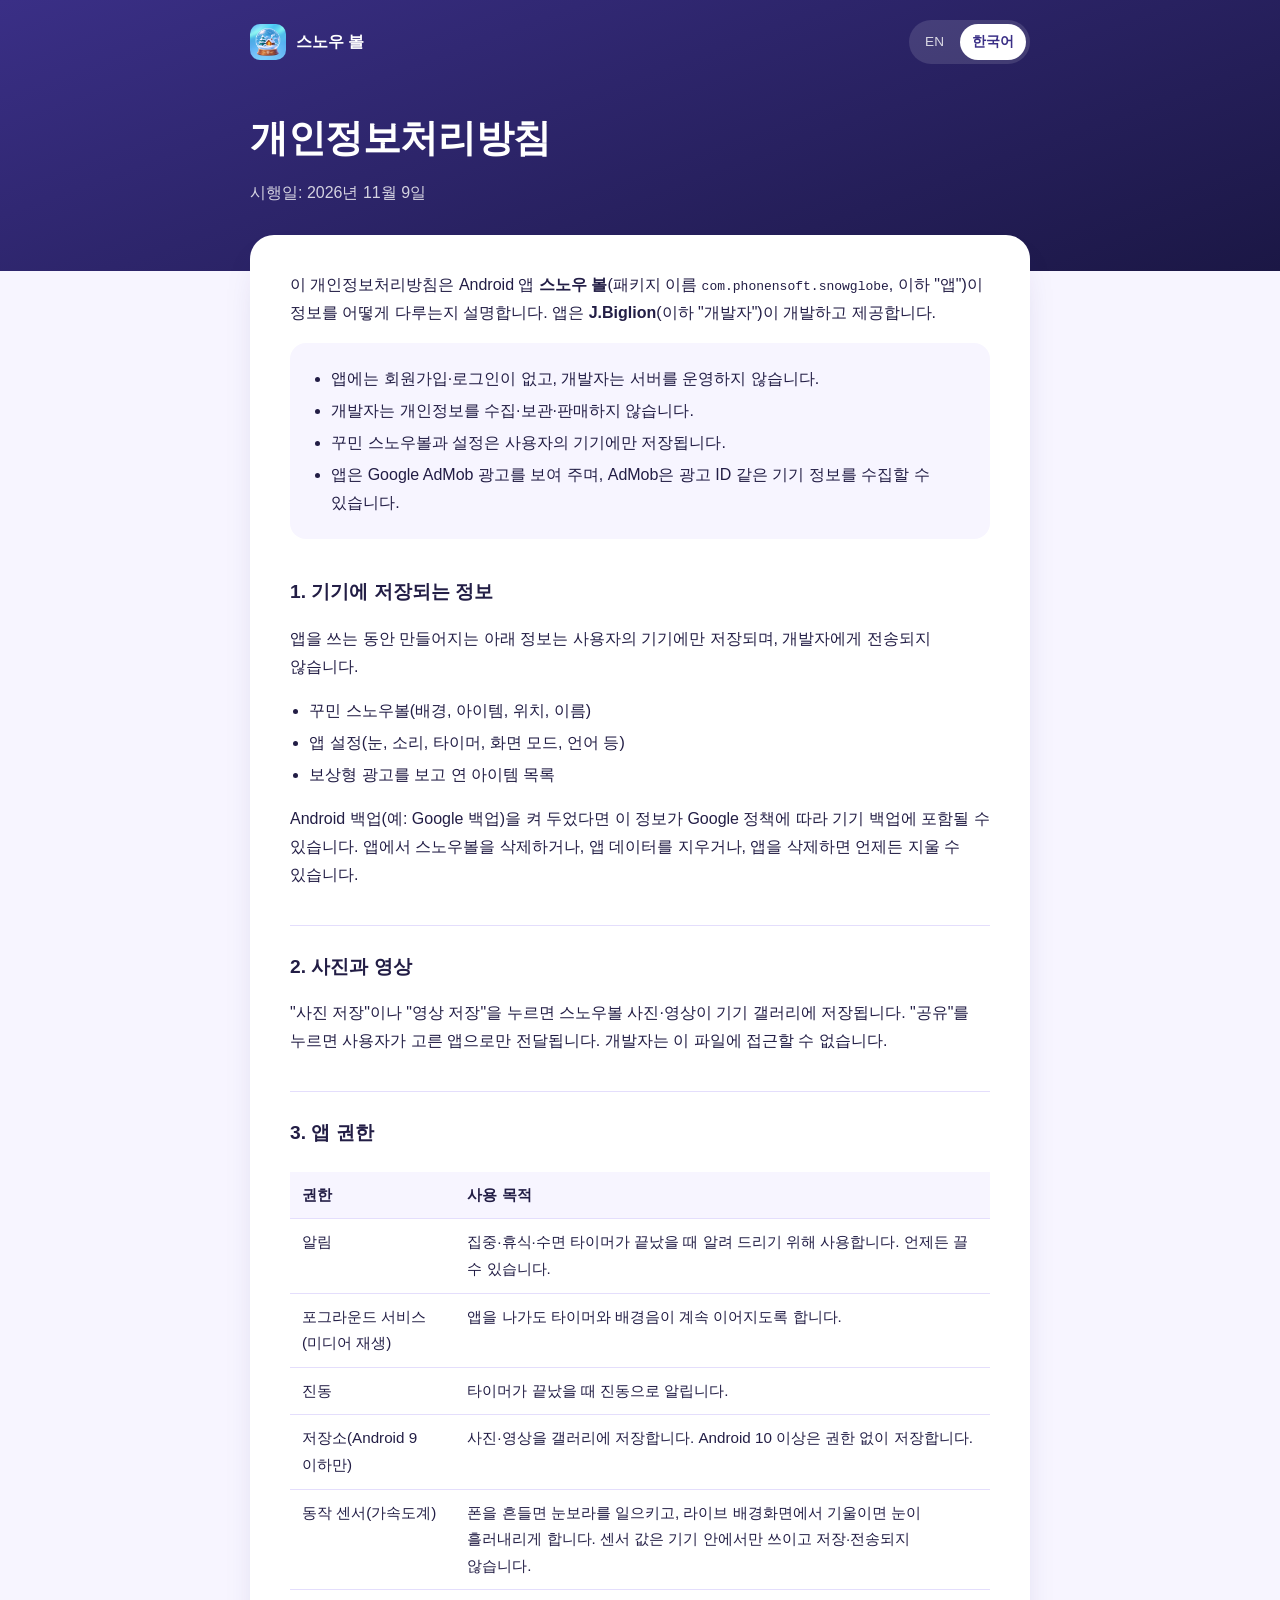
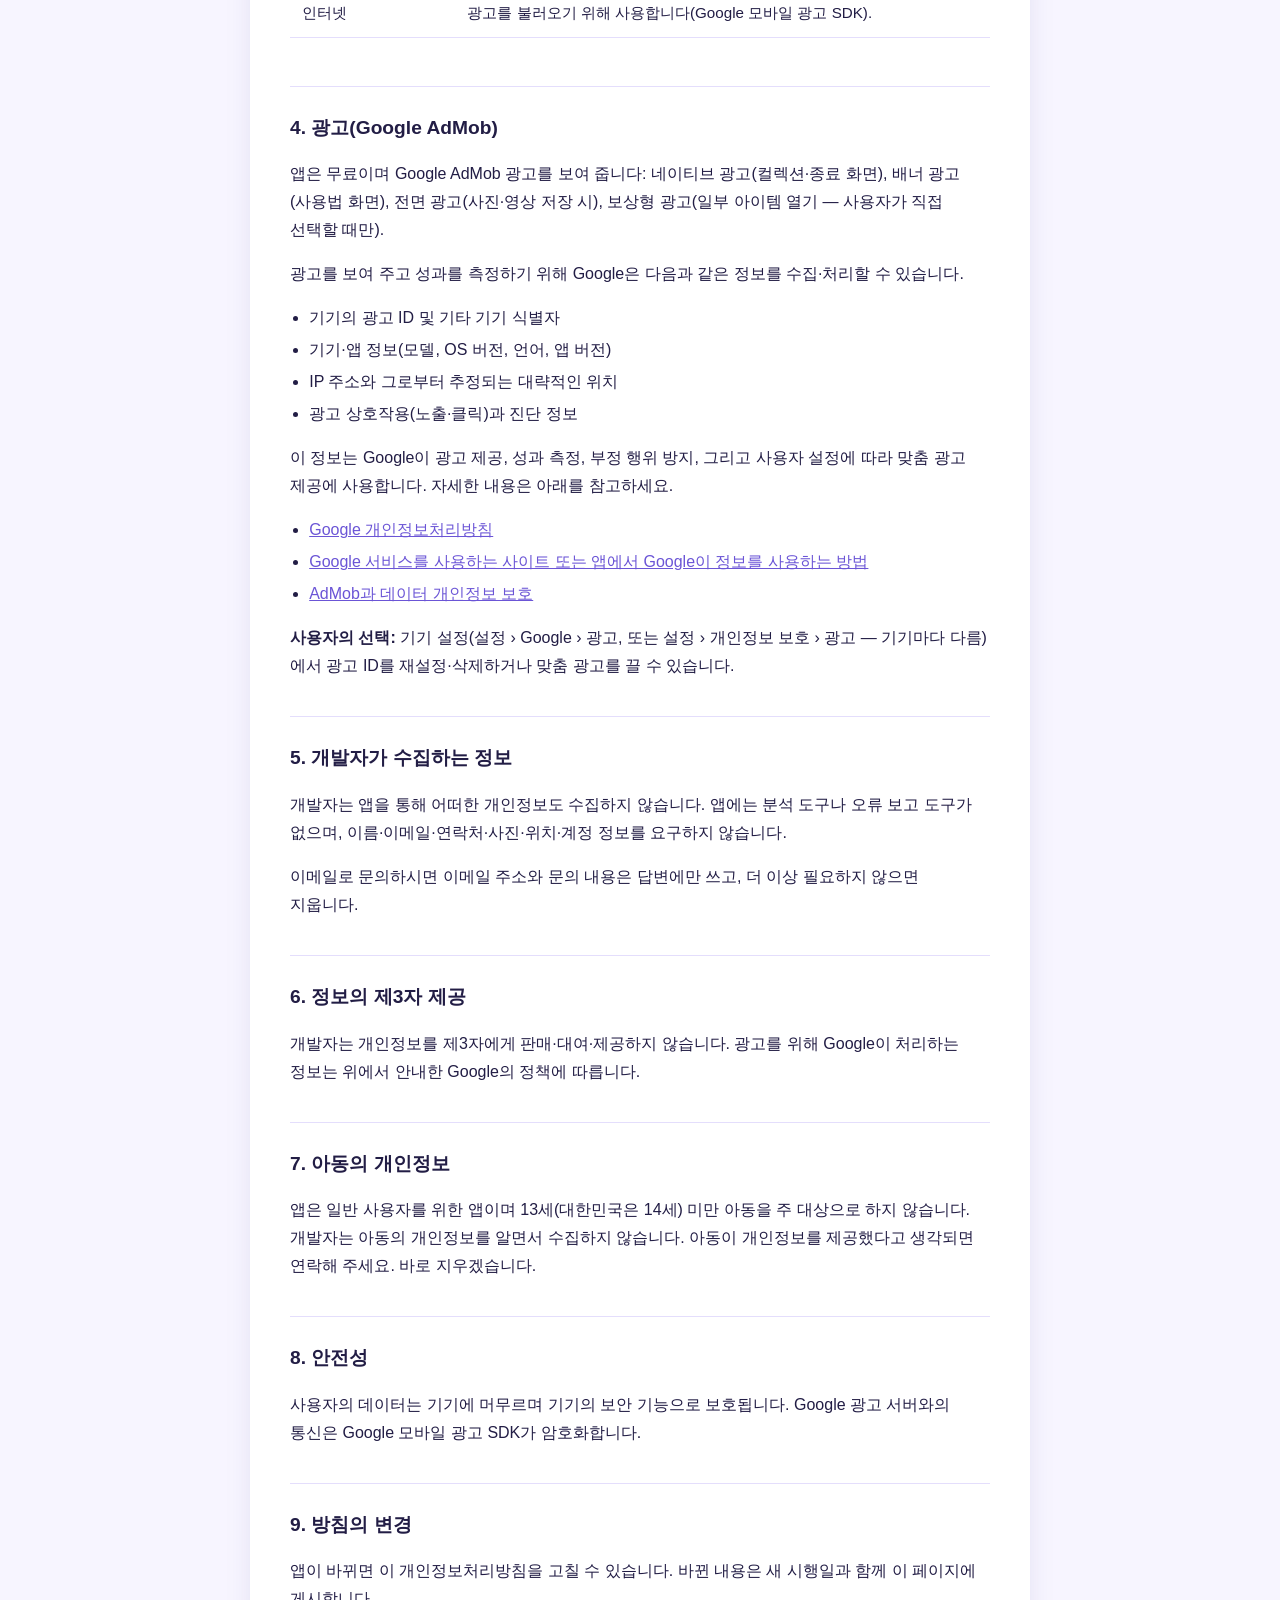
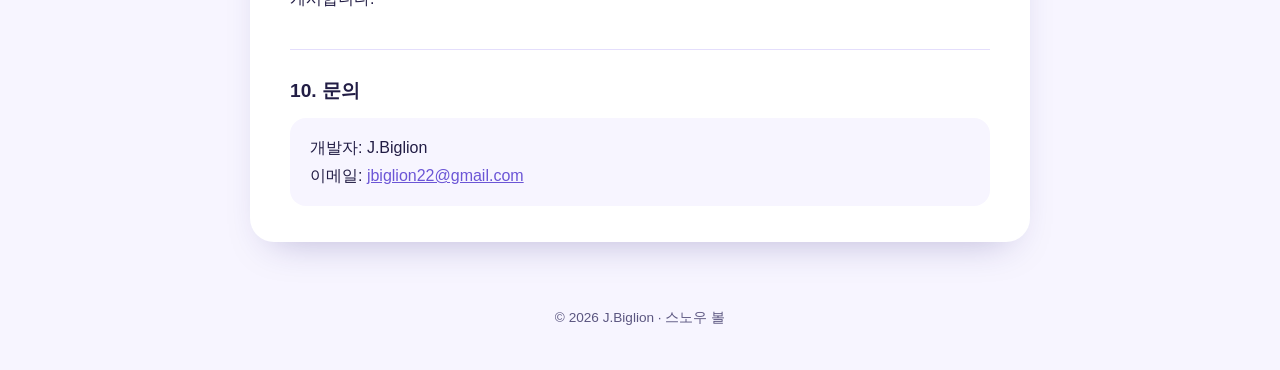
==== privacy-policy-ko.html @ 66bb5cad "Add files via upload" ====
<!DOCTYPE html>
<html lang="ko" data-page="privacy-policy">
<head>
  <meta charset="utf-8">
  <meta name="viewport" content="width=device-width, initial-scale=1">
  <title>개인정보처리방침 – 스노우 볼</title>
  <meta name="description" content="스노우 볼 Android 앱의 개인정보처리방침입니다.">
  <meta name="theme-color" content="#1b1745">
  <link rel="alternate" hreflang="en" href="privacy-policy.html">
  <link rel="alternate" hreflang="ko" href="privacy-policy-ko.html">
  <link rel="alternate" hreflang="x-default" href="privacy-policy.html">
  <link rel="icon" type="image/png" href="icons/favicon.png">
  <link rel="stylesheet" href="css/privacy.css">
  <script src="js/lang.js"></script>
</head>
<body>

<header class="top">
  <div class="wrap">
    <div class="bar">
      <div class="app"><img src="icons/app-icon.png" alt=""><span>스노우 볼</span></div>
      <nav class="lang-switch" aria-label="언어">
        <a href="privacy-policy.html?lang=en" data-lang="en" hreflang="en">EN</a>
        <a href="privacy-policy-ko.html" data-lang="ko" aria-current="page">한국어</a>
      </nav>
    </div>
    <h1>개인정보처리방침</h1>
    <p>시행일: 2026년 11월 9일</p>
  </div>
</header>

<main class="wrap">
  <article class="doc">
    <p>이 개인정보처리방침은 Android 앱 <strong>스노우 볼</strong>(패키지 이름 <code>com.phonensoft.snowglobe</code>, 이하 "앱")이 정보를 어떻게 다루는지 설명합니다. 앱은 <strong>J.Biglion</strong>(이하 "개발자")이 개발하고 제공합니다.</p>

    <div class="summary">
      <ul>
        <li>앱에는 회원가입·로그인이 없고, 개발자는 서버를 운영하지 않습니다.</li>
        <li>개발자는 개인정보를 수집·보관·판매하지 않습니다.</li>
        <li>꾸민 스노우볼과 설정은 사용자의 기기에만 저장됩니다.</li>
        <li>앱은 Google AdMob 광고를 보여 주며, AdMob은 광고 ID 같은 기기 정보를 수집할 수 있습니다.</li>
      </ul>
    </div>

    <h2>1. 기기에 저장되는 정보</h2>
    <p>앱을 쓰는 동안 만들어지는 아래 정보는 사용자의 기기에만 저장되며, 개발자에게 전송되지 않습니다.</p>
    <ul>
      <li>꾸민 스노우볼(배경, 아이템, 위치, 이름)</li>
      <li>앱 설정(눈, 소리, 타이머, 화면 모드, 언어 등)</li>
      <li>보상형 광고를 보고 연 아이템 목록</li>
    </ul>
    <p>Android 백업(예: Google 백업)을 켜 두었다면 이 정보가 Google 정책에 따라 기기 백업에 포함될 수 있습니다. 앱에서 스노우볼을 삭제하거나, 앱 데이터를 지우거나, 앱을 삭제하면 언제든 지울 수 있습니다.</p>

    <h2>2. 사진과 영상</h2>
    <p>"사진 저장"이나 "영상 저장"을 누르면 스노우볼 사진·영상이 기기 갤러리에 저장됩니다. "공유"를 누르면 사용자가 고른 앱으로만 전달됩니다. 개발자는 이 파일에 접근할 수 없습니다.</p>

    <h2>3. 앱 권한</h2>
    <div class="table-scroll">
      <table>
        <thead><tr><th>권한</th><th>사용 목적</th></tr></thead>
        <tbody>
          <tr><td>알림</td><td>집중·휴식·수면 타이머가 끝났을 때 알려 드리기 위해 사용합니다. 언제든 끌 수 있습니다.</td></tr>
          <tr><td>포그라운드 서비스(미디어 재생)</td><td>앱을 나가도 타이머와 배경음이 계속 이어지도록 합니다.</td></tr>
          <tr><td>진동</td><td>타이머가 끝났을 때 진동으로 알립니다.</td></tr>
          <tr><td>저장소(Android 9 이하만)</td><td>사진·영상을 갤러리에 저장합니다. Android 10 이상은 권한 없이 저장합니다.</td></tr>
          <tr><td>동작 센서(가속도계)</td><td>폰을 흔들면 눈보라를 일으키고, 라이브 배경화면에서 기울이면 눈이 흘러내리게 합니다. 센서 값은 기기 안에서만 쓰이고 저장·전송되지 않습니다.</td></tr>
          <tr><td>인터넷</td><td>광고를 불러오기 위해 사용합니다(Google 모바일 광고 SDK).</td></tr>
        </tbody>
      </table>
    </div>

    <h2>4. 광고(Google AdMob)</h2>
    <p>앱은 무료이며 Google AdMob 광고를 보여 줍니다: 네이티브 광고(컬렉션·종료 화면), 배너 광고(사용법 화면), 전면 광고(사진·영상 저장 시), 보상형 광고(일부 아이템 열기 — 사용자가 직접 선택할 때만).</p>
    <p>광고를 보여 주고 성과를 측정하기 위해 Google은 다음과 같은 정보를 수집·처리할 수 있습니다.</p>
    <ul>
      <li>기기의 광고 ID 및 기타 기기 식별자</li>
      <li>기기·앱 정보(모델, OS 버전, 언어, 앱 버전)</li>
      <li>IP 주소와 그로부터 추정되는 대략적인 위치</li>
      <li>광고 상호작용(노출·클릭)과 진단 정보</li>
    </ul>
    <p>이 정보는 Google이 광고 제공, 성과 측정, 부정 행위 방지, 그리고 사용자 설정에 따라 맞춤 광고 제공에 사용합니다. 자세한 내용은 아래를 참고하세요.</p>
    <ul>
      <li><a href="https://policies.google.com/privacy?hl=ko" target="_blank" rel="noopener">Google 개인정보처리방침</a></li>
      <li><a href="https://policies.google.com/technologies/partner-sites?hl=ko" target="_blank" rel="noopener">Google 서비스를 사용하는 사이트 또는 앱에서 Google이 정보를 사용하는 방법</a></li>
      <li><a href="https://support.google.com/admob/answer/6128543?hl=ko" target="_blank" rel="noopener">AdMob과 데이터 개인정보 보호</a></li>
    </ul>
    <p><strong>사용자의 선택:</strong> 기기 설정(설정 › Google › 광고, 또는 설정 › 개인정보 보호 › 광고 — 기기마다 다름)에서 광고 ID를 재설정·삭제하거나 맞춤 광고를 끌 수 있습니다.</p>

    <h2>5. 개발자가 수집하는 정보</h2>
    <p>개발자는 앱을 통해 어떠한 개인정보도 수집하지 않습니다. 앱에는 분석 도구나 오류 보고 도구가 없으며, 이름·이메일·연락처·사진·위치·계정 정보를 요구하지 않습니다.</p>
    <p>이메일로 문의하시면 이메일 주소와 문의 내용은 답변에만 쓰고, 더 이상 필요하지 않으면 지웁니다.</p>

    <h2>6. 정보의 제3자 제공</h2>
    <p>개발자는 개인정보를 제3자에게 판매·대여·제공하지 않습니다. 광고를 위해 Google이 처리하는 정보는 위에서 안내한 Google의 정책에 따릅니다.</p>

    <h2>7. 아동의 개인정보</h2>
    <p>앱은 일반 사용자를 위한 앱이며 13세(대한민국은 14세) 미만 아동을 주 대상으로 하지 않습니다. 개발자는 아동의 개인정보를 알면서 수집하지 않습니다. 아동이 개인정보를 제공했다고 생각되면 연락해 주세요. 바로 지우겠습니다.</p>

    <h2>8. 안전성</h2>
    <p>사용자의 데이터는 기기에 머무르며 기기의 보안 기능으로 보호됩니다. Google 광고 서버와의 통신은 Google 모바일 광고 SDK가 암호화합니다.</p>

    <h2>9. 방침의 변경</h2>
    <p>앱이 바뀌면 이 개인정보처리방침을 고칠 수 있습니다. 바뀐 내용은 새 시행일과 함께 이 페이지에 게시합니다.</p>

    <h2>10. 문의</h2>
    <div class="contact">
      <p style="margin:0">개발자: J.Biglion<br>이메일: <a href="mailto:jbiglion22@gmail.com">jbiglion22@gmail.com</a></p>
    </div>
  </article>
</main>

<footer>© 2026 J.Biglion · 스노우 볼</footer>

</body>
</html>
---- css/privacy.css ----
/* Snow Globe privacy policy */
:root {
  --bg: #f7f5ff;
  --card: #ffffff;
  --ink: #221d45;
  --ink-soft: #5b5680;
  --primary: #6b55d6;
  --line: #e4defc;
}
* { box-sizing: border-box; }
body {
  margin: 0; background: var(--bg); color: var(--ink); line-height: 1.75;
  font-family: "Pretendard", "Noto Sans KR", -apple-system, BlinkMacSystemFont, "Segoe UI", Roboto, sans-serif;
  -webkit-font-smoothing: antialiased;
}
html:lang(ko) body { word-break: keep-all; overflow-wrap: break-word; }
.top {
  background: linear-gradient(160deg, #3a2f86, #1b1745); color: #fff; padding: 20px 0 64px;
}
.wrap { max-width: 820px; margin: 0 auto; padding: 0 20px; }
.top .bar { display: flex; align-items: center; justify-content: space-between; gap: 12px; margin-bottom: 40px; }
.app { display: flex; align-items: center; gap: 10px; font-weight: 700; }
.app img { width: 36px; height: 36px; border-radius: 10px; }
.lang-switch { display: flex; gap: 4px; background: rgba(255,255,255,.12); padding: 4px; border-radius: 999px; }
.lang-switch a { color: #fff; text-decoration: none; font-size: .85rem; padding: 6px 12px; border-radius: 999px; opacity: .8; }
.lang-switch a[aria-current="page"] { background: #fff; color: #3a2f86; opacity: 1; font-weight: 600; }
.top h1 { margin: 0 0 8px; font-size: clamp(1.8rem, 4vw, 2.4rem); letter-spacing: -.01em; }
.top p { margin: 0; opacity: .8; }

main.wrap { margin-top: -36px; padding-bottom: 64px; }
.doc {
  background: var(--card); border-radius: 24px; padding: 36px 40px;
  box-shadow: 0 18px 40px -22px rgba(44, 32, 120, .35);
}
.doc > p:first-child { margin-top: 0; }
.doc h2 {
  font-size: 1.2rem; margin: 36px 0 10px; padding-top: 24px; border-top: 1px solid var(--line);
}
.doc h2:first-of-type { border-top: 0; padding-top: 0; }
.doc h3 { font-size: 1rem; margin: 20px 0 6px; }
.doc ul { padding-left: 1.2em; margin: 8px 0; }
.doc li { margin: 4px 0; }
.doc a { color: var(--primary); word-break: break-all; }
.summary {
  background: var(--bg); border-radius: 16px; padding: 18px 22px; margin: 0 0 8px;
}
.summary ul { margin: 0; }
table { width: 100%; border-collapse: collapse; margin: 12px 0; font-size: .95rem; }
th, td { text-align: left; vertical-align: top; padding: 10px 12px; border-bottom: 1px solid var(--line); }
th { background: var(--bg); font-weight: 600; }
.table-scroll { overflow-x: auto; }
.contact { background: var(--bg); border-radius: 16px; padding: 16px 20px; }
footer { text-align: center; color: var(--ink-soft); font-size: .85rem; padding: 0 20px 40px; }

@media (max-width: 560px) {
  .doc { padding: 24px 20px; border-radius: 20px; }
  .app span { display: none; }
  th, td { padding: 8px; }
}
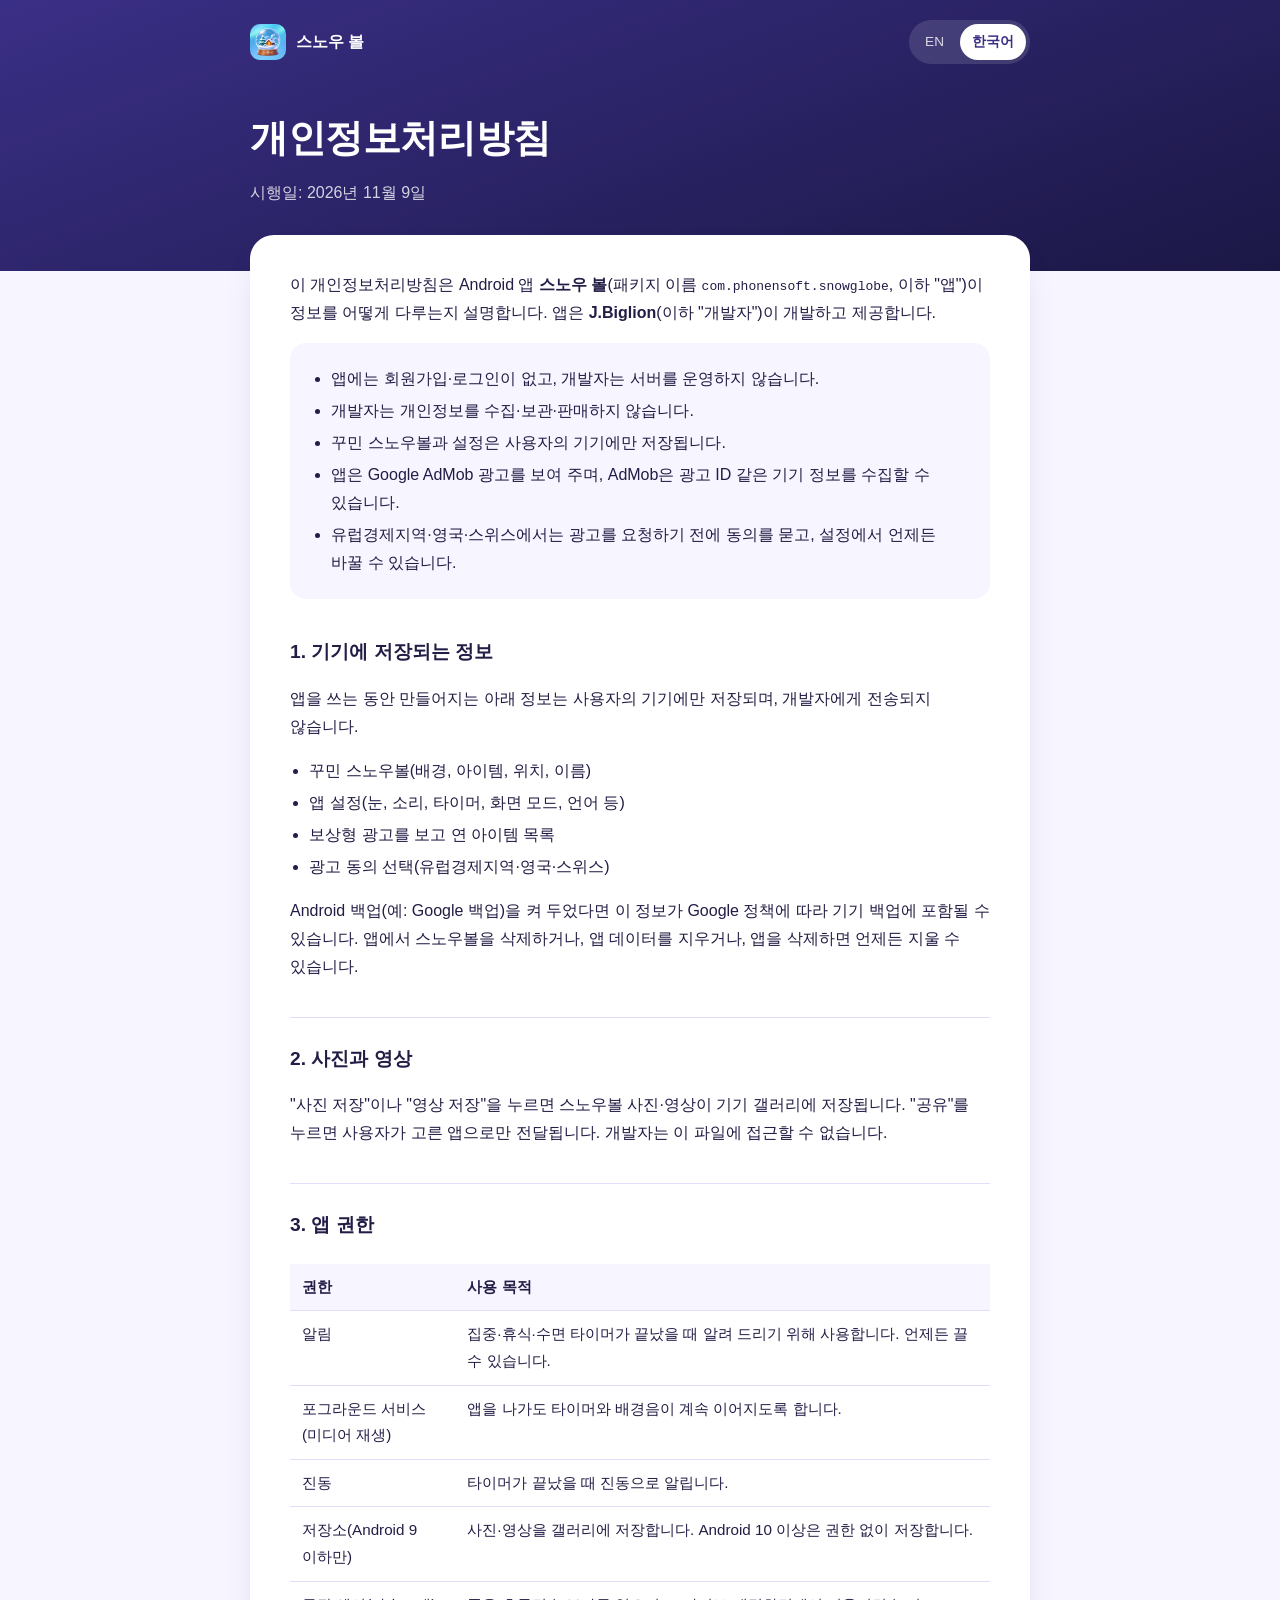
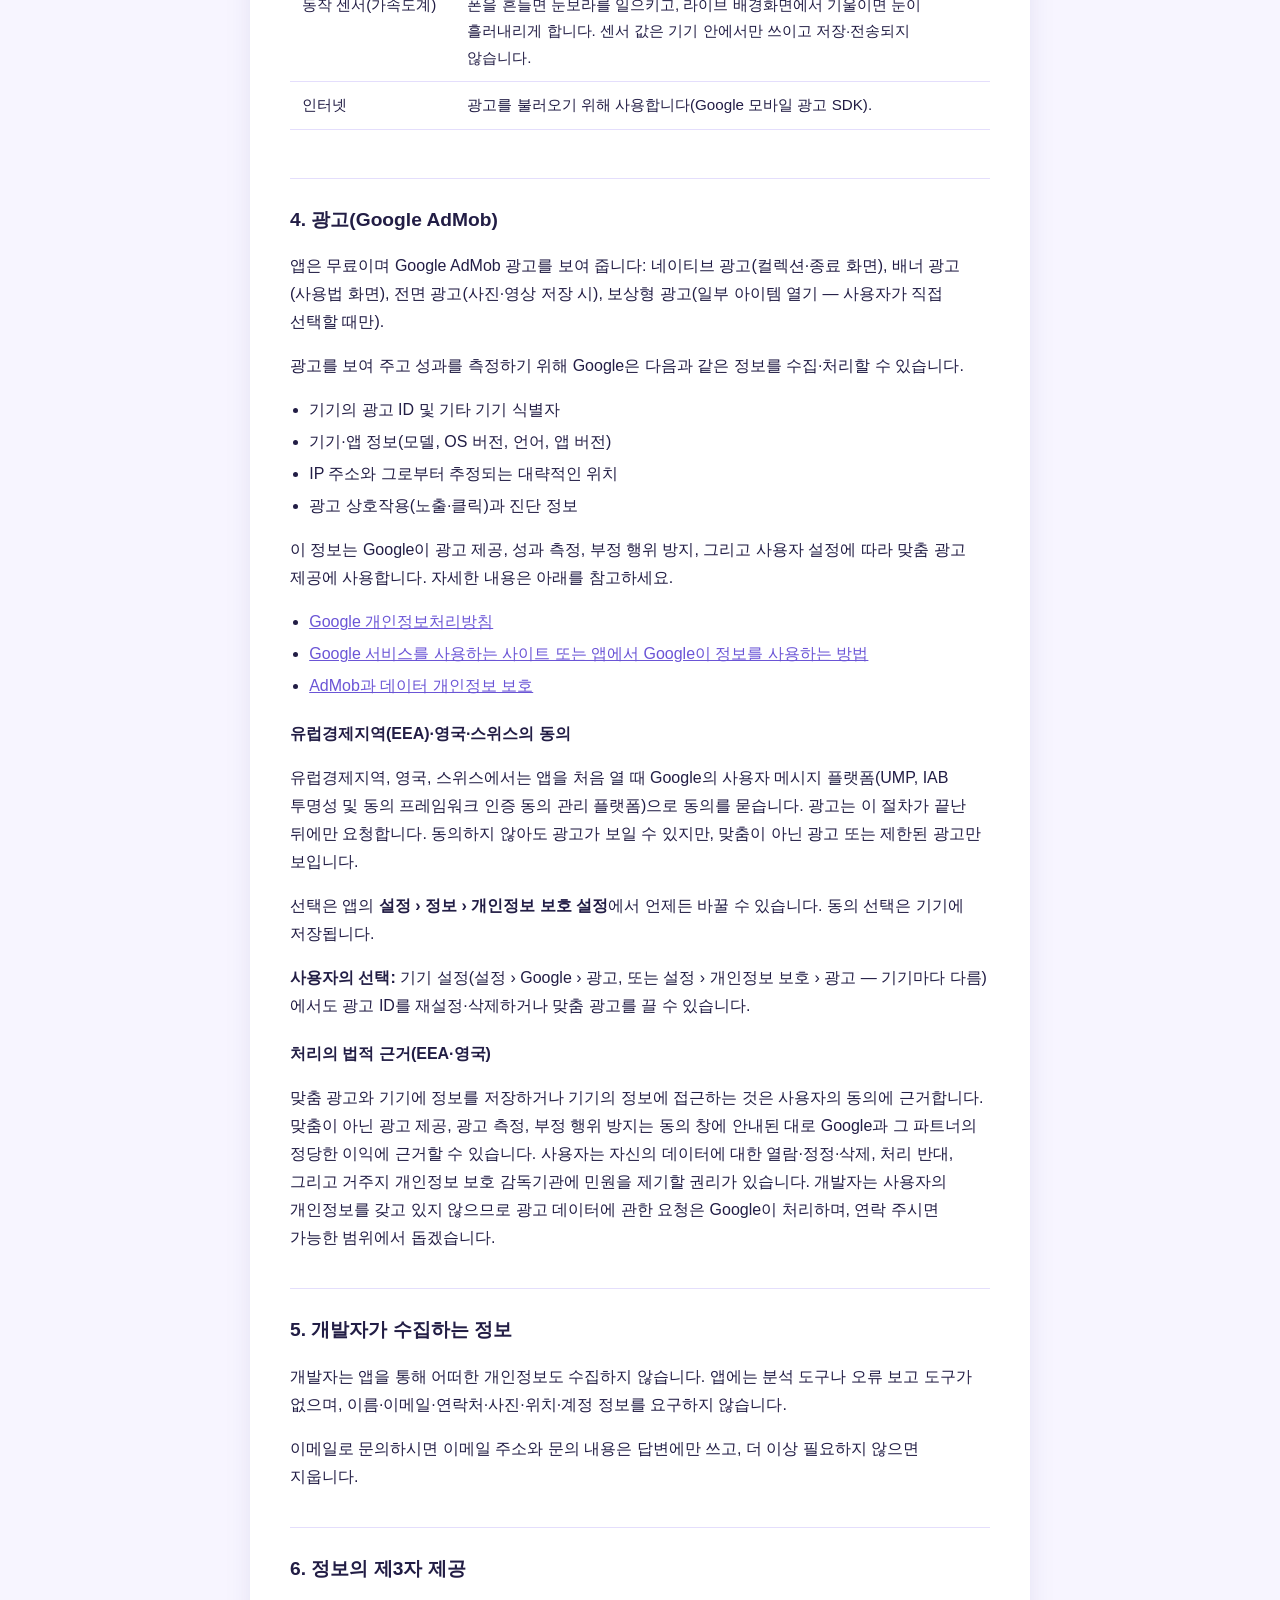
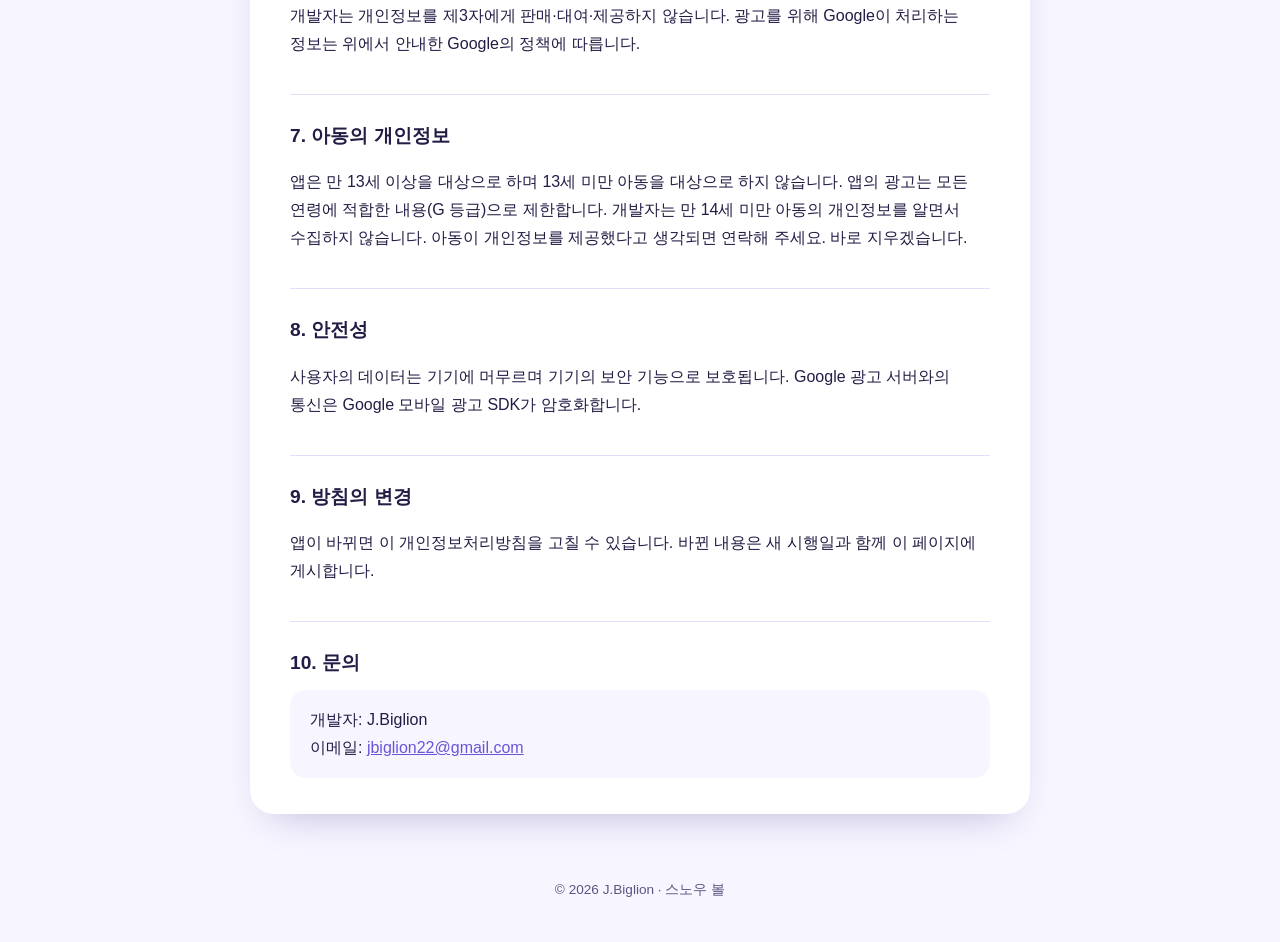
==== commit c15b0b02: "Add files via upload" ====
--- a/privacy-policy-ko.html
+++ b/privacy-policy-ko.html
@@ -1,115 +1,123 @@
-<!DOCTYPE html>
-<html lang="ko" data-page="privacy-policy">
-<head>
-  <meta charset="utf-8">
-  <meta name="viewport" content="width=device-width, initial-scale=1">
-  <title>개인정보처리방침 – 스노우 볼</title>
-  <meta name="description" content="스노우 볼 Android 앱의 개인정보처리방침입니다.">
-  <meta name="theme-color" content="#1b1745">
-  <link rel="alternate" hreflang="en" href="privacy-policy.html">
-  <link rel="alternate" hreflang="ko" href="privacy-policy-ko.html">
-  <link rel="alternate" hreflang="x-default" href="privacy-policy.html">
-  <link rel="icon" type="image/png" href="icons/favicon.png">
-  <link rel="stylesheet" href="css/privacy.css">
-  <script src="js/lang.js"></script>
-</head>
-<body>
-
-<header class="top">
-  <div class="wrap">
-    <div class="bar">
-      <div class="app"><img src="icons/app-icon.png" alt=""><span>스노우 볼</span></div>
-      <nav class="lang-switch" aria-label="언어">
-        <a href="privacy-policy.html?lang=en" data-lang="en" hreflang="en">EN</a>
-        <a href="privacy-policy-ko.html" data-lang="ko" aria-current="page">한국어</a>
-      </nav>
-    </div>
-    <h1>개인정보처리방침</h1>
-    <p>시행일: 2026년 11월 9일</p>
-  </div>
-</header>
-
-<main class="wrap">
-  <article class="doc">
-    <p>이 개인정보처리방침은 Android 앱 <strong>스노우 볼</strong>(패키지 이름 <code>com.phonensoft.snowglobe</code>, 이하 "앱")이 정보를 어떻게 다루는지 설명합니다. 앱은 <strong>J.Biglion</strong>(이하 "개발자")이 개발하고 제공합니다.</p>
-
-    <div class="summary">
-      <ul>
-        <li>앱에는 회원가입·로그인이 없고, 개발자는 서버를 운영하지 않습니다.</li>
-        <li>개발자는 개인정보를 수집·보관·판매하지 않습니다.</li>
-        <li>꾸민 스노우볼과 설정은 사용자의 기기에만 저장됩니다.</li>
-        <li>앱은 Google AdMob 광고를 보여 주며, AdMob은 광고 ID 같은 기기 정보를 수집할 수 있습니다.</li>
-      </ul>
-    </div>
-
-    <h2>1. 기기에 저장되는 정보</h2>
-    <p>앱을 쓰는 동안 만들어지는 아래 정보는 사용자의 기기에만 저장되며, 개발자에게 전송되지 않습니다.</p>
-    <ul>
-      <li>꾸민 스노우볼(배경, 아이템, 위치, 이름)</li>
-      <li>앱 설정(눈, 소리, 타이머, 화면 모드, 언어 등)</li>
-      <li>보상형 광고를 보고 연 아이템 목록</li>
-    </ul>
-    <p>Android 백업(예: Google 백업)을 켜 두었다면 이 정보가 Google 정책에 따라 기기 백업에 포함될 수 있습니다. 앱에서 스노우볼을 삭제하거나, 앱 데이터를 지우거나, 앱을 삭제하면 언제든 지울 수 있습니다.</p>
-
-    <h2>2. 사진과 영상</h2>
-    <p>"사진 저장"이나 "영상 저장"을 누르면 스노우볼 사진·영상이 기기 갤러리에 저장됩니다. "공유"를 누르면 사용자가 고른 앱으로만 전달됩니다. 개발자는 이 파일에 접근할 수 없습니다.</p>
-
-    <h2>3. 앱 권한</h2>
-    <div class="table-scroll">
-      <table>
-        <thead><tr><th>권한</th><th>사용 목적</th></tr></thead>
-        <tbody>
-          <tr><td>알림</td><td>집중·휴식·수면 타이머가 끝났을 때 알려 드리기 위해 사용합니다. 언제든 끌 수 있습니다.</td></tr>
-          <tr><td>포그라운드 서비스(미디어 재생)</td><td>앱을 나가도 타이머와 배경음이 계속 이어지도록 합니다.</td></tr>
-          <tr><td>진동</td><td>타이머가 끝났을 때 진동으로 알립니다.</td></tr>
-          <tr><td>저장소(Android 9 이하만)</td><td>사진·영상을 갤러리에 저장합니다. Android 10 이상은 권한 없이 저장합니다.</td></tr>
-          <tr><td>동작 센서(가속도계)</td><td>폰을 흔들면 눈보라를 일으키고, 라이브 배경화면에서 기울이면 눈이 흘러내리게 합니다. 센서 값은 기기 안에서만 쓰이고 저장·전송되지 않습니다.</td></tr>
-          <tr><td>인터넷</td><td>광고를 불러오기 위해 사용합니다(Google 모바일 광고 SDK).</td></tr>
-        </tbody>
-      </table>
-    </div>
-
-    <h2>4. 광고(Google AdMob)</h2>
-    <p>앱은 무료이며 Google AdMob 광고를 보여 줍니다: 네이티브 광고(컬렉션·종료 화면), 배너 광고(사용법 화면), 전면 광고(사진·영상 저장 시), 보상형 광고(일부 아이템 열기 — 사용자가 직접 선택할 때만).</p>
-    <p>광고를 보여 주고 성과를 측정하기 위해 Google은 다음과 같은 정보를 수집·처리할 수 있습니다.</p>
-    <ul>
-      <li>기기의 광고 ID 및 기타 기기 식별자</li>
-      <li>기기·앱 정보(모델, OS 버전, 언어, 앱 버전)</li>
-      <li>IP 주소와 그로부터 추정되는 대략적인 위치</li>
-      <li>광고 상호작용(노출·클릭)과 진단 정보</li>
-    </ul>
-    <p>이 정보는 Google이 광고 제공, 성과 측정, 부정 행위 방지, 그리고 사용자 설정에 따라 맞춤 광고 제공에 사용합니다. 자세한 내용은 아래를 참고하세요.</p>
-    <ul>
-      <li><a href="https://policies.google.com/privacy?hl=ko" target="_blank" rel="noopener">Google 개인정보처리방침</a></li>
-      <li><a href="https://policies.google.com/technologies/partner-sites?hl=ko" target="_blank" rel="noopener">Google 서비스를 사용하는 사이트 또는 앱에서 Google이 정보를 사용하는 방법</a></li>
-      <li><a href="https://support.google.com/admob/answer/6128543?hl=ko" target="_blank" rel="noopener">AdMob과 데이터 개인정보 보호</a></li>
-    </ul>
-    <p><strong>사용자의 선택:</strong> 기기 설정(설정 › Google › 광고, 또는 설정 › 개인정보 보호 › 광고 — 기기마다 다름)에서 광고 ID를 재설정·삭제하거나 맞춤 광고를 끌 수 있습니다.</p>
-
-    <h2>5. 개발자가 수집하는 정보</h2>
-    <p>개발자는 앱을 통해 어떠한 개인정보도 수집하지 않습니다. 앱에는 분석 도구나 오류 보고 도구가 없으며, 이름·이메일·연락처·사진·위치·계정 정보를 요구하지 않습니다.</p>
-    <p>이메일로 문의하시면 이메일 주소와 문의 내용은 답변에만 쓰고, 더 이상 필요하지 않으면 지웁니다.</p>
-
-    <h2>6. 정보의 제3자 제공</h2>
-    <p>개발자는 개인정보를 제3자에게 판매·대여·제공하지 않습니다. 광고를 위해 Google이 처리하는 정보는 위에서 안내한 Google의 정책에 따릅니다.</p>
-
-    <h2>7. 아동의 개인정보</h2>
-    <p>앱은 일반 사용자를 위한 앱이며 13세(대한민국은 14세) 미만 아동을 주 대상으로 하지 않습니다. 개발자는 아동의 개인정보를 알면서 수집하지 않습니다. 아동이 개인정보를 제공했다고 생각되면 연락해 주세요. 바로 지우겠습니다.</p>
-
-    <h2>8. 안전성</h2>
-    <p>사용자의 데이터는 기기에 머무르며 기기의 보안 기능으로 보호됩니다. Google 광고 서버와의 통신은 Google 모바일 광고 SDK가 암호화합니다.</p>
-
-    <h2>9. 방침의 변경</h2>
-    <p>앱이 바뀌면 이 개인정보처리방침을 고칠 수 있습니다. 바뀐 내용은 새 시행일과 함께 이 페이지에 게시합니다.</p>
-
-    <h2>10. 문의</h2>
-    <div class="contact">
-      <p style="margin:0">개발자: J.Biglion<br>이메일: <a href="mailto:jbiglion22@gmail.com">jbiglion22@gmail.com</a></p>
-    </div>
-  </article>
-</main>
-
-<footer>© 2026 J.Biglion · 스노우 볼</footer>
-
-</body>
-</html>
+<!DOCTYPE html>
+<html lang="ko" data-page="privacy-policy">
+<head>
+  <meta charset="utf-8">
+  <meta name="viewport" content="width=device-width, initial-scale=1">
+  <title>개인정보처리방침 – 스노우 볼</title>
+  <meta name="description" content="스노우 볼 Android 앱의 개인정보처리방침입니다.">
+  <meta name="theme-color" content="#1b1745">
+  <link rel="alternate" hreflang="en" href="privacy-policy.html">
+  <link rel="alternate" hreflang="ko" href="privacy-policy-ko.html">
+  <link rel="alternate" hreflang="x-default" href="privacy-policy.html">
+  <link rel="icon" type="image/png" href="icons/favicon.png">
+  <link rel="stylesheet" href="css/privacy.css">
+  <script src="js/lang.js"></script>
+</head>
+<body>
+
+<header class="top">
+  <div class="wrap">
+    <div class="bar">
+      <div class="app"><img src="icons/app-icon.png" alt=""><span>스노우 볼</span></div>
+      <nav class="lang-switch" aria-label="언어">
+        <a href="privacy-policy.html?lang=en" data-lang="en" hreflang="en">EN</a>
+        <a href="privacy-policy-ko.html" data-lang="ko" aria-current="page">한국어</a>
+      </nav>
+    </div>
+    <h1>개인정보처리방침</h1>
+    <p>시행일: 2026년 11월 9일</p>
+  </div>
+</header>
+
+<main class="wrap">
+  <article class="doc">
+    <p>이 개인정보처리방침은 Android 앱 <strong>스노우 볼</strong>(패키지 이름 <code>com.phonensoft.snowglobe</code>, 이하 "앱")이 정보를 어떻게 다루는지 설명합니다. 앱은 <strong>J.Biglion</strong>(이하 "개발자")이 개발하고 제공합니다.</p>
+
+    <div class="summary">
+      <ul>
+        <li>앱에는 회원가입·로그인이 없고, 개발자는 서버를 운영하지 않습니다.</li>
+        <li>개발자는 개인정보를 수집·보관·판매하지 않습니다.</li>
+        <li>꾸민 스노우볼과 설정은 사용자의 기기에만 저장됩니다.</li>
+        <li>앱은 Google AdMob 광고를 보여 주며, AdMob은 광고 ID 같은 기기 정보를 수집할 수 있습니다.</li>
+        <li>유럽경제지역·영국·스위스에서는 광고를 요청하기 전에 동의를 묻고, 설정에서 언제든 바꿀 수 있습니다.</li>
+      </ul>
+    </div>
+
+    <h2>1. 기기에 저장되는 정보</h2>
+    <p>앱을 쓰는 동안 만들어지는 아래 정보는 사용자의 기기에만 저장되며, 개발자에게 전송되지 않습니다.</p>
+    <ul>
+      <li>꾸민 스노우볼(배경, 아이템, 위치, 이름)</li>
+      <li>앱 설정(눈, 소리, 타이머, 화면 모드, 언어 등)</li>
+      <li>보상형 광고를 보고 연 아이템 목록</li>
+      <li>광고 동의 선택(유럽경제지역·영국·스위스)</li>
+    </ul>
+    <p>Android 백업(예: Google 백업)을 켜 두었다면 이 정보가 Google 정책에 따라 기기 백업에 포함될 수 있습니다. 앱에서 스노우볼을 삭제하거나, 앱 데이터를 지우거나, 앱을 삭제하면 언제든 지울 수 있습니다.</p>
+
+    <h2>2. 사진과 영상</h2>
+    <p>"사진 저장"이나 "영상 저장"을 누르면 스노우볼 사진·영상이 기기 갤러리에 저장됩니다. "공유"를 누르면 사용자가 고른 앱으로만 전달됩니다. 개발자는 이 파일에 접근할 수 없습니다.</p>
+
+    <h2>3. 앱 권한</h2>
+    <div class="table-scroll">
+      <table>
+        <thead><tr><th>권한</th><th>사용 목적</th></tr></thead>
+        <tbody>
+          <tr><td>알림</td><td>집중·휴식·수면 타이머가 끝났을 때 알려 드리기 위해 사용합니다. 언제든 끌 수 있습니다.</td></tr>
+          <tr><td>포그라운드 서비스(미디어 재생)</td><td>앱을 나가도 타이머와 배경음이 계속 이어지도록 합니다.</td></tr>
+          <tr><td>진동</td><td>타이머가 끝났을 때 진동으로 알립니다.</td></tr>
+          <tr><td>저장소(Android 9 이하만)</td><td>사진·영상을 갤러리에 저장합니다. Android 10 이상은 권한 없이 저장합니다.</td></tr>
+          <tr><td>동작 센서(가속도계)</td><td>폰을 흔들면 눈보라를 일으키고, 라이브 배경화면에서 기울이면 눈이 흘러내리게 합니다. 센서 값은 기기 안에서만 쓰이고 저장·전송되지 않습니다.</td></tr>
+          <tr><td>인터넷</td><td>광고를 불러오기 위해 사용합니다(Google 모바일 광고 SDK).</td></tr>
+        </tbody>
+      </table>
+    </div>
+
+    <h2>4. 광고(Google AdMob)</h2>
+    <p>앱은 무료이며 Google AdMob 광고를 보여 줍니다: 네이티브 광고(컬렉션·종료 화면), 배너 광고(사용법 화면), 전면 광고(사진·영상 저장 시), 보상형 광고(일부 아이템 열기 — 사용자가 직접 선택할 때만).</p>
+    <p>광고를 보여 주고 성과를 측정하기 위해 Google은 다음과 같은 정보를 수집·처리할 수 있습니다.</p>
+    <ul>
+      <li>기기의 광고 ID 및 기타 기기 식별자</li>
+      <li>기기·앱 정보(모델, OS 버전, 언어, 앱 버전)</li>
+      <li>IP 주소와 그로부터 추정되는 대략적인 위치</li>
+      <li>광고 상호작용(노출·클릭)과 진단 정보</li>
+    </ul>
+    <p>이 정보는 Google이 광고 제공, 성과 측정, 부정 행위 방지, 그리고 사용자 설정에 따라 맞춤 광고 제공에 사용합니다. 자세한 내용은 아래를 참고하세요.</p>
+    <ul>
+      <li><a href="https://policies.google.com/privacy?hl=ko" target="_blank" rel="noopener">Google 개인정보처리방침</a></li>
+      <li><a href="https://policies.google.com/technologies/partner-sites?hl=ko" target="_blank" rel="noopener">Google 서비스를 사용하는 사이트 또는 앱에서 Google이 정보를 사용하는 방법</a></li>
+      <li><a href="https://support.google.com/admob/answer/6128543?hl=ko" target="_blank" rel="noopener">AdMob과 데이터 개인정보 보호</a></li>
+    </ul>
+    <h3>유럽경제지역(EEA)·영국·스위스의 동의</h3>
+    <p>유럽경제지역, 영국, 스위스에서는 앱을 처음 열 때 Google의 사용자 메시지 플랫폼(UMP, IAB 투명성 및 동의 프레임워크 인증 동의 관리 플랫폼)으로 동의를 묻습니다. 광고는 이 절차가 끝난 뒤에만 요청합니다. 동의하지 않아도 광고가 보일 수 있지만, 맞춤이 아닌 광고 또는 제한된 광고만 보입니다.</p>
+    <p>선택은 앱의 <strong>설정 › 정보 › 개인정보 보호 설정</strong>에서 언제든 바꿀 수 있습니다. 동의 선택은 기기에 저장됩니다.</p>
+    <p><strong>사용자의 선택:</strong> 기기 설정(설정 › Google › 광고, 또는 설정 › 개인정보 보호 › 광고 — 기기마다 다름)에서도 광고 ID를 재설정·삭제하거나 맞춤 광고를 끌 수 있습니다.</p>
+
+    <h3>처리의 법적 근거(EEA·영국)</h3>
+    <p>맞춤 광고와 기기에 정보를 저장하거나 기기의 정보에 접근하는 것은 사용자의 동의에 근거합니다. 맞춤이 아닌 광고 제공, 광고 측정, 부정 행위 방지는 동의 창에 안내된 대로 Google과 그 파트너의 정당한 이익에 근거할 수 있습니다. 사용자는 자신의 데이터에 대한 열람·정정·삭제, 처리 반대, 그리고 거주지 개인정보 보호 감독기관에 민원을 제기할 권리가 있습니다. 개발자는 사용자의 개인정보를 갖고 있지 않으므로 광고 데이터에 관한 요청은 Google이 처리하며, 연락 주시면 가능한 범위에서 돕겠습니다.</p>
+
+    <h2>5. 개발자가 수집하는 정보</h2>
+    <p>개발자는 앱을 통해 어떠한 개인정보도 수집하지 않습니다. 앱에는 분석 도구나 오류 보고 도구가 없으며, 이름·이메일·연락처·사진·위치·계정 정보를 요구하지 않습니다.</p>
+    <p>이메일로 문의하시면 이메일 주소와 문의 내용은 답변에만 쓰고, 더 이상 필요하지 않으면 지웁니다.</p>
+
+    <h2>6. 정보의 제3자 제공</h2>
+    <p>개발자는 개인정보를 제3자에게 판매·대여·제공하지 않습니다. 광고를 위해 Google이 처리하는 정보는 위에서 안내한 Google의 정책에 따릅니다.</p>
+
+    <h2>7. 아동의 개인정보</h2>
+    <p>앱은 만 13세 이상을 대상으로 하며 13세 미만 아동을 대상으로 하지 않습니다. 앱의 광고는 모든 연령에 적합한 내용(G 등급)으로 제한합니다. 개발자는 만 14세 미만 아동의 개인정보를 알면서 수집하지 않습니다. 아동이 개인정보를 제공했다고 생각되면 연락해 주세요. 바로 지우겠습니다.</p>
+
+    <h2>8. 안전성</h2>
+    <p>사용자의 데이터는 기기에 머무르며 기기의 보안 기능으로 보호됩니다. Google 광고 서버와의 통신은 Google 모바일 광고 SDK가 암호화합니다.</p>
+
+    <h2>9. 방침의 변경</h2>
+    <p>앱이 바뀌면 이 개인정보처리방침을 고칠 수 있습니다. 바뀐 내용은 새 시행일과 함께 이 페이지에 게시합니다.</p>
+
+    <h2>10. 문의</h2>
+    <div class="contact">
+      <p style="margin:0">개발자: J.Biglion<br>이메일: <a href="mailto:jbiglion22@gmail.com">jbiglion22@gmail.com</a></p>
+    </div>
+  </article>
+</main>
+
+<footer>© 2026 J.Biglion · 스노우 볼</footer>
+
+</body>
+</html>
